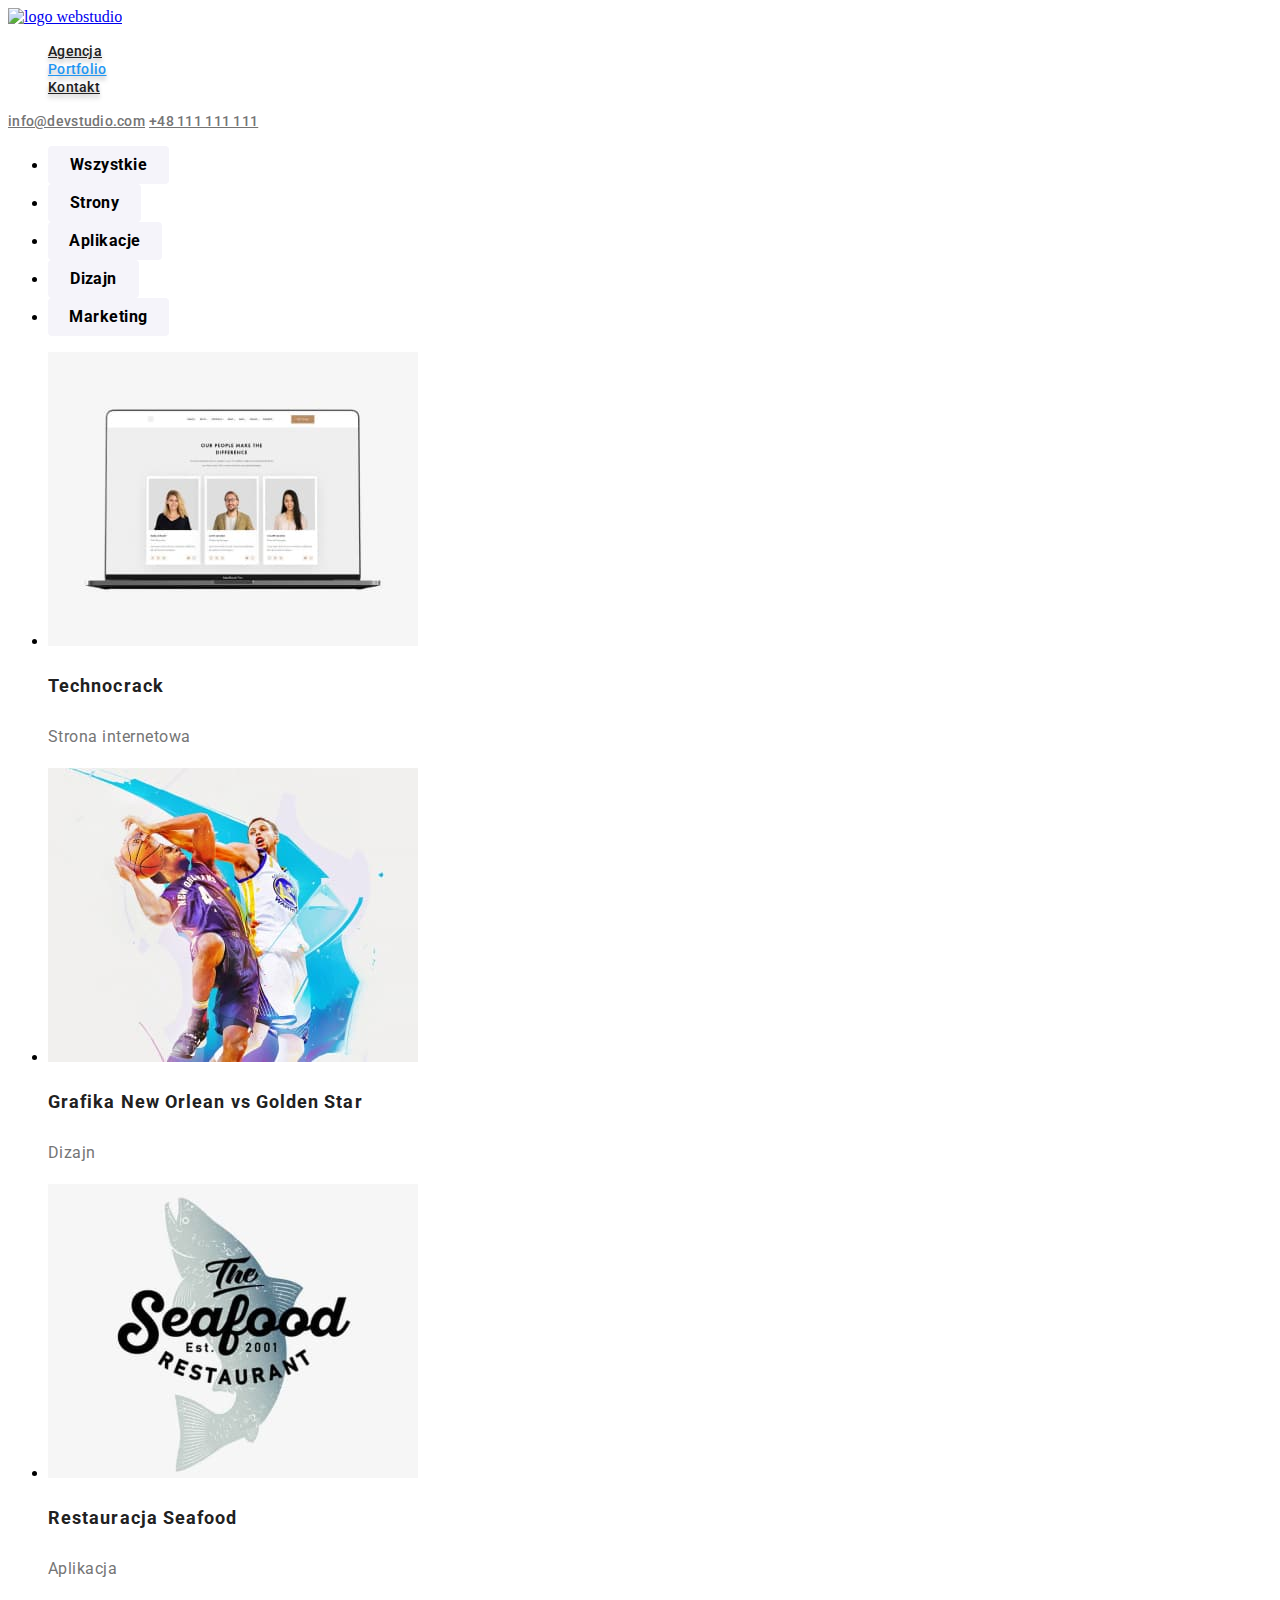
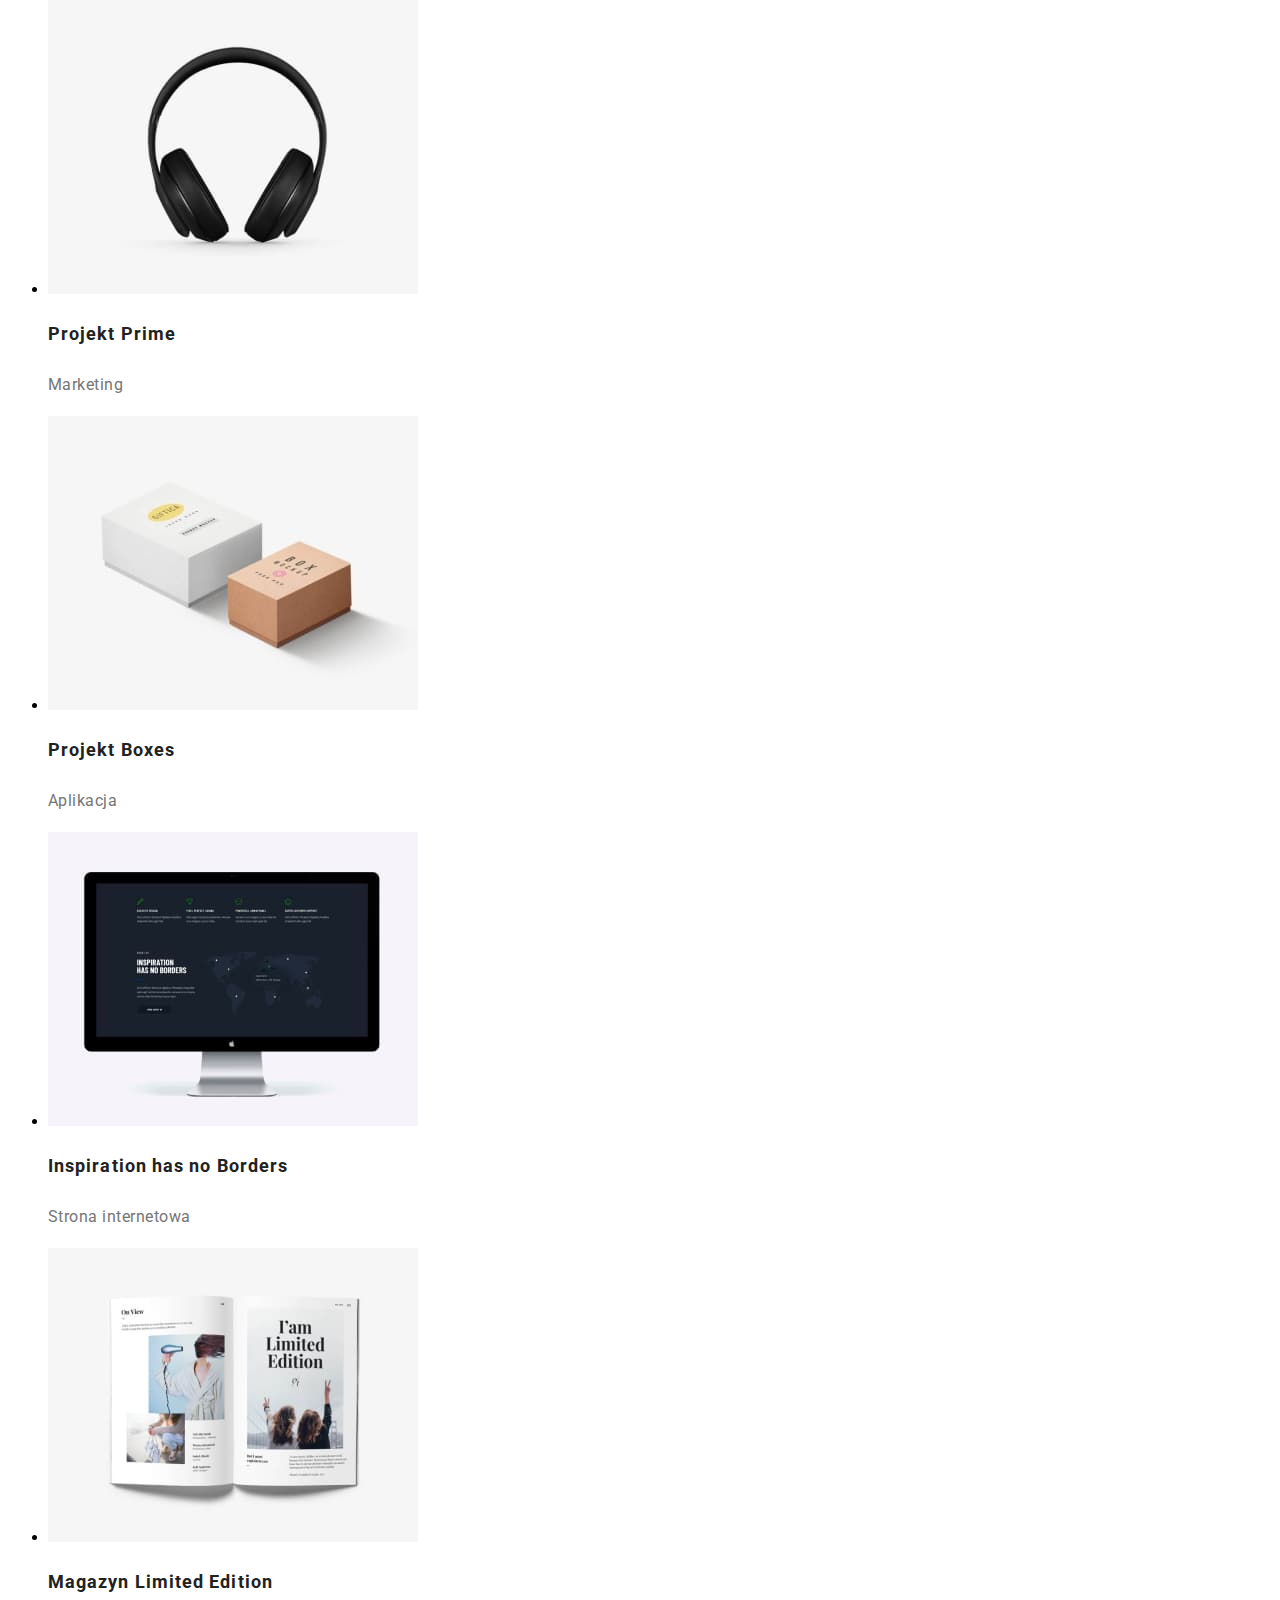
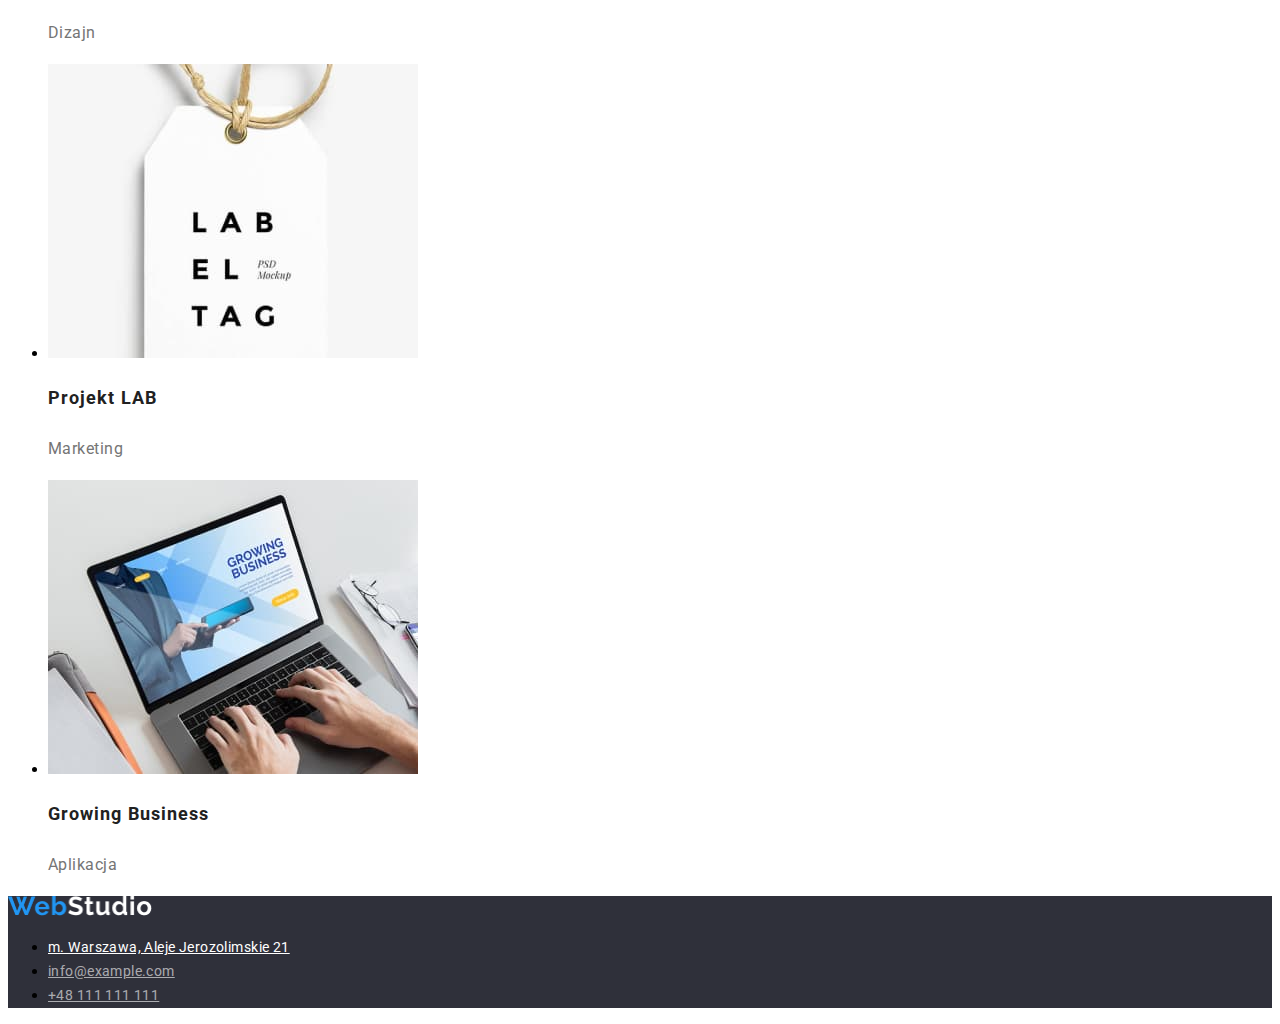
==== portfolio.html @ 4467a2d3 "hw-02" ====
<!DOCTYPE html>
<html lang="en">
<head>
    <meta charset="UTF-8">
    <meta http-equiv="X-UA-Compatible" content="IE=edge">
    <meta name="viewport" content="width=device-width, initial-scale=1.0">
    <link rel="stylesheet" href="/css/style.css">
    <link rel="preconnect" href="https://fonts.googleapis.com">
    <link rel="preconnect" href="https://fonts.gstatic.com" crossorigin>
    <link href="https://fonts.googleapis.com/css2?family=Roboto:wght@400;500;700;900&display=swap" rel="stylesheet">
    <title>Portfolio</title>
</head>
<body>
    <header class="header">
        <!-- MENU -->
        <nav >
            <a class="navigation-logo" href="/index.html">
                <img src="images/logo/logo.jpg" alt="logo webstudio" width="144" height="20">
            </a>
    
            <ul class="navigation-list">
                <li class="navigation-list-item">
                    <a class="navigation-list-link" href="#">Agencja</a>
                </li>
                <li class="navigation-list-item">
                    <a class="navigation-list-link-portfolio" href="/portfolio.html">Portfolio</a>
                </li>
                <li class="navigation-list-item">
                    <a class="navigation-list-link" href="#">Kontakt</a>
                </li>
            </ul>
        </nav>
        <a class="address-link" href="mailto:info@devstudio.com">info@devstudio.com</a>
        <a class="address-link" href="tel:+48111111111">+48 111 111 111</a>
    </header>

<main>
    <!-- HERO -->
    <section>
        <ul>
            <li>
                <button class="btn-portfolio" 
                    type="button"
                >Wszystkie</button>
            </li>
            <li>
                <button class="btn-portfolio2" 
                    type="button"
                    width: 93px;
                    height: 38px;
                    >Strony</button>
            </li>
            <li>
                <button class="btn-portfolio3" type="button">Aplikacje</button>
            </li>
            <li>
                <button class="btn-portfolio4" type="button">Dizajn</button>
            </li>
            <li>
                <button class="btn-portfolio5" type="button">Marketing</button>
            </li>
        </ul>
    </section>

    <!-- ALL -->
    <section class="all">
        <div>
            <ul class="all-list">
                <li>
                    <img src="images/all/all-item-img1 (1).jpg"
                        width: 370px;
                        height: 294px;>
                    <h3 class="all-item">Technocrack</h3>
                    <p class="all-item-category">Strona internetowa</p>
                </li>
                <li>
                    <img src="images/all/all-item-img2 (1).jpg"
                            width: 370px;
                            height: 294px;>
                    <h3 class="all-item">Grafika New Orlean vs Golden Star</h3>
                    <p class="all-item-category">Dizajn</p>
                </li>
                <li>
                    <img src="images/all/all-item-img3 (1).jpg"
                        width: 370px;
                        height: 294px;>
                    <h3 class="all-item">Restauracja Seafood</h3>
                    <p class="all-item-category">Aplikacja</p>
                </li>
                <li>
                    <img src="images/all/all-item-img4 (1).jpg"
                        width: 370px;
                        height: 294px;>
                    <h3 class="all-item">Projekt Prime</h3>
                    <p class="all-item-category">Marketing</p>
                </li>
                <li>
                    <img src="images/all/all-item-img5 (1).jpg"
                         width: 370px;
                        height: 294px;>
                    <h3 class="all-item">Projekt Boxes</h3>
                    <p class="all-item-category">Aplikacja</p>
                </li>
                <li>
                    <img src="images/all/all-item-img6 (1).jpg"
                         width: 370px;
                        height: 294px;>
                    <h3 class="all-item">Inspiration has no Borders</h3>
                    <p class="all-item-category">Strona internetowa</p>
                </li>
                <li>
                    <img src="images/all/all-item-img7 (1).jpg"
                         width: 370px;
                        height: 294px;>
                    <h3 class="all-item">Magazyn Limited Edition</h3>
                    <p class="all-item-category">Dizajn</p>
                </li>
                <li>
                    <img src="images/all/all-item-img8 (1).jpg"
                         width: 370px;
                        height: 294px;>
                    <h3 class="all-item">Projekt LAB</h3>
                    <p class="all-item-category">Marketing</p>
                </li>
                <li>
                    <img src="images/all/all-item-img9 (1).jpg"
                         width: 370px;
                        height: 294px;>
                    <h3 class="all-item">Growing Business</h3>
                    <p class="all-item-category">Aplikacja</p>
                </li>

            </ul>
        </div>
    </section>
</main>
<footer class="footer">
<a href="/index.html"><img src="images/logo/WebStudio_bez_tla.png" alt="logo webstudio" width="144" height="20">
</a>
<address class="address">
    <ul class="address-list">
        <li><a class="address-list-address" href="https://goo.gl/maps/H4JfT4WWAkDgfEN37" target="_blank">m. Warszawa,
                Aleje Jerozolimskie 21</a></li>
        <li><a class="address-list-item" href="mailto:info@example.com">info@example.com</a></li>
        <li><a class="address-list-item" href="tel:+48111111111">+48 111 111 111</a></li>
    </ul>
</address>
</footer>
</body>
</html>
---- css/style.css ----
/* INDEX */
:root {
    --main-font: font-family: 'Montserrat', sans-serif;
    --secondary-font: font-family: 'Roboto', sans-serif;
    --main-color:#2196F3; 
}

.body {
    font-family: var(--secondary-font);
}

/* COMPONENTS */ 
.secondary-header {
    font-family: Roboto;
    font-weight: bold;
    font-size: 36px;
    line-height: 42px;
    text-align: center;
    letter-spacing: 0.03em;
    color: #212121;
    
}
/* END COMPONENTS */ 

/* HEADER */ 
.navigation-list-link, 
.address-link {
    
    font-family: Roboto;
    font-weight: 500;
    font-size: 14px;
    line-height: 1.143;
    letter-spacing: 0.02em;
    color: #212121;
}

.navigation-list-link:hover,
.navigation-list-link:focus,
.address-link:hover,
.address-link:focus,
.address-list-address:hover,
address-list-address:focus,
.address-list-item:hover,
.address-list-item:focus {
    color:var(--main-color)
}

.address-link {
    color: #757575;
}
.navigation-list {
list-style-type: none;
text-shadow: 0px 4px 4px rgba(0, 0, 0, 0.25);
}
/* END HEADER */ 

/* HERO */ 
.hero {
    background-color: #2F303A;
}

.main-header {
    font-family: Roboto;
    font-style: normal;
    font-weight: 900;
    font-size: 44px;
    line-height: 1.364;

    text-align: center;
    letter-spacing: 0.06em;
    text-transform: uppercase;
    color: #FFFFFF;
    
}

.modal-btn {
    width: 200px;
    height: 50px;

    background-color: #2196F3;
    box-shadow: 0px 4px 4px rgba(0, 0, 0, 0.15);
    border-radius: 4px;
    color:white;
    font-family: Roboto;
    font-weight: bold;
    font-size: 16px;
    line-height: 1.875;
    cursor: pointer;
}
/* END HERO */ 

/* ABOUT */ 
.ab-dc-list-item-text,
.ab-dc-list-item-title {
 font-family: Roboto;
 font-size: 14px;
  letter-spacing: 0.03em;
}
.ab-dc-list-item-title {
    font-weight: bold;
    line-height: 1.143;
    text-transform: uppercase;
    color: #212121
}

.ab-dc-list-item-text {
    line-height: 1.714;
    color: #757575;
}
/* END ABOUT */ 

/* ACTIVITY */ 
/* END ACTIVITY */ 

/* TEAM */ 
.team {
    background-color: #F5F4FA;
}

.worker-name,
.work-position {
font-family: Roboto;
font-size: 16px;
line-height: 1.188;
text-align: center;
letter-spacing: 0.03em;
}

.worker-name {
font-weight: 500;
color: #212121;
}

.work-position {
color: #757575;
}
/* END TEAM */ 

/* FOOTER */ 
.footer {
    background-color:#2F303A;
}

.address-list-address,
.address-list-item {
    font-family: Roboto;
    font-style: normal;
    font-weight: normal;
    font-size: 14px;
    line-height:1.714;
    letter-spacing: 0.03em;
    color: #FFFFFF;
}
.address-list-address {
    color: #FFFFFF;
}

.address-list-item {
color: rgba(255, 255, 255, 0.6);
}
/* END FOOTER */ 

/* ========= PORTFOLIO ========== */

/* MENU */
.navigation-list-link-portfolio {
    font-family: Roboto;
    font-weight: 500;
    font-size: 14px;
    line-height: 1.143;
    letter-spacing: 0.02em;
     color:var(--main-color)
}
/* END MENU*/

/* HERO */
.btn-portfolio,
.btn-portfolio2,
.btn-portfolio3,
.btn-portfolio4,
.btn-portfolio5
 {
    width: 121px;
    height: 38px;
    background-color: #F5F4FA;
    color: #212121
    
    text-align: center;
    letter-spacing: 0.03em;
    font-size: 16px;
    border: 0px solid #000000;
    box-sizing: border-box;
    border-radius: 4px;
    font-family: Roboto;
    font-style: normal;
    font-weight: 700; 
    line-height: 1.625;
    cursor: pointer;
}

.btn-portfolio:hover,
.btn-portfolio:focus,
.btn-portfolio2:hover,
.btn-portfolio2:focus,
.btn-portfolio3:hover,
.btn-portfolio3:focus,
.btn-portfolio4:hover,
.btn-portfolio4:focus,
.btn-portfolio5:hover,
.btn-portfolio5:focus {
    background-color:#2196F3;
    color:#FFFFFF;
}
.btn-portfolio2 {
width: 93px;
height: 38px;
}
.btn-portfolio3 {
width: 114px;
height: 38px;
}
.btn-portfolio4 {
width: 91px;
height: 38px;
}

.btn-portfolio5 {
width: 121px;
height: 38px;
}

/* END HERO */

/* ALL */
.all-item {
    font-family: Roboto;
    font-weight: bold;
    font-size: 18px;
    line-height: 2;
    letter-spacing: 0.06em;
    color: #212121;
}

.all-item-category {
    font-family: Roboto;
    font-size: 16px;
    line-height: 1.875;
    letter-spacing: 0.03em;
    color: #757575;
}
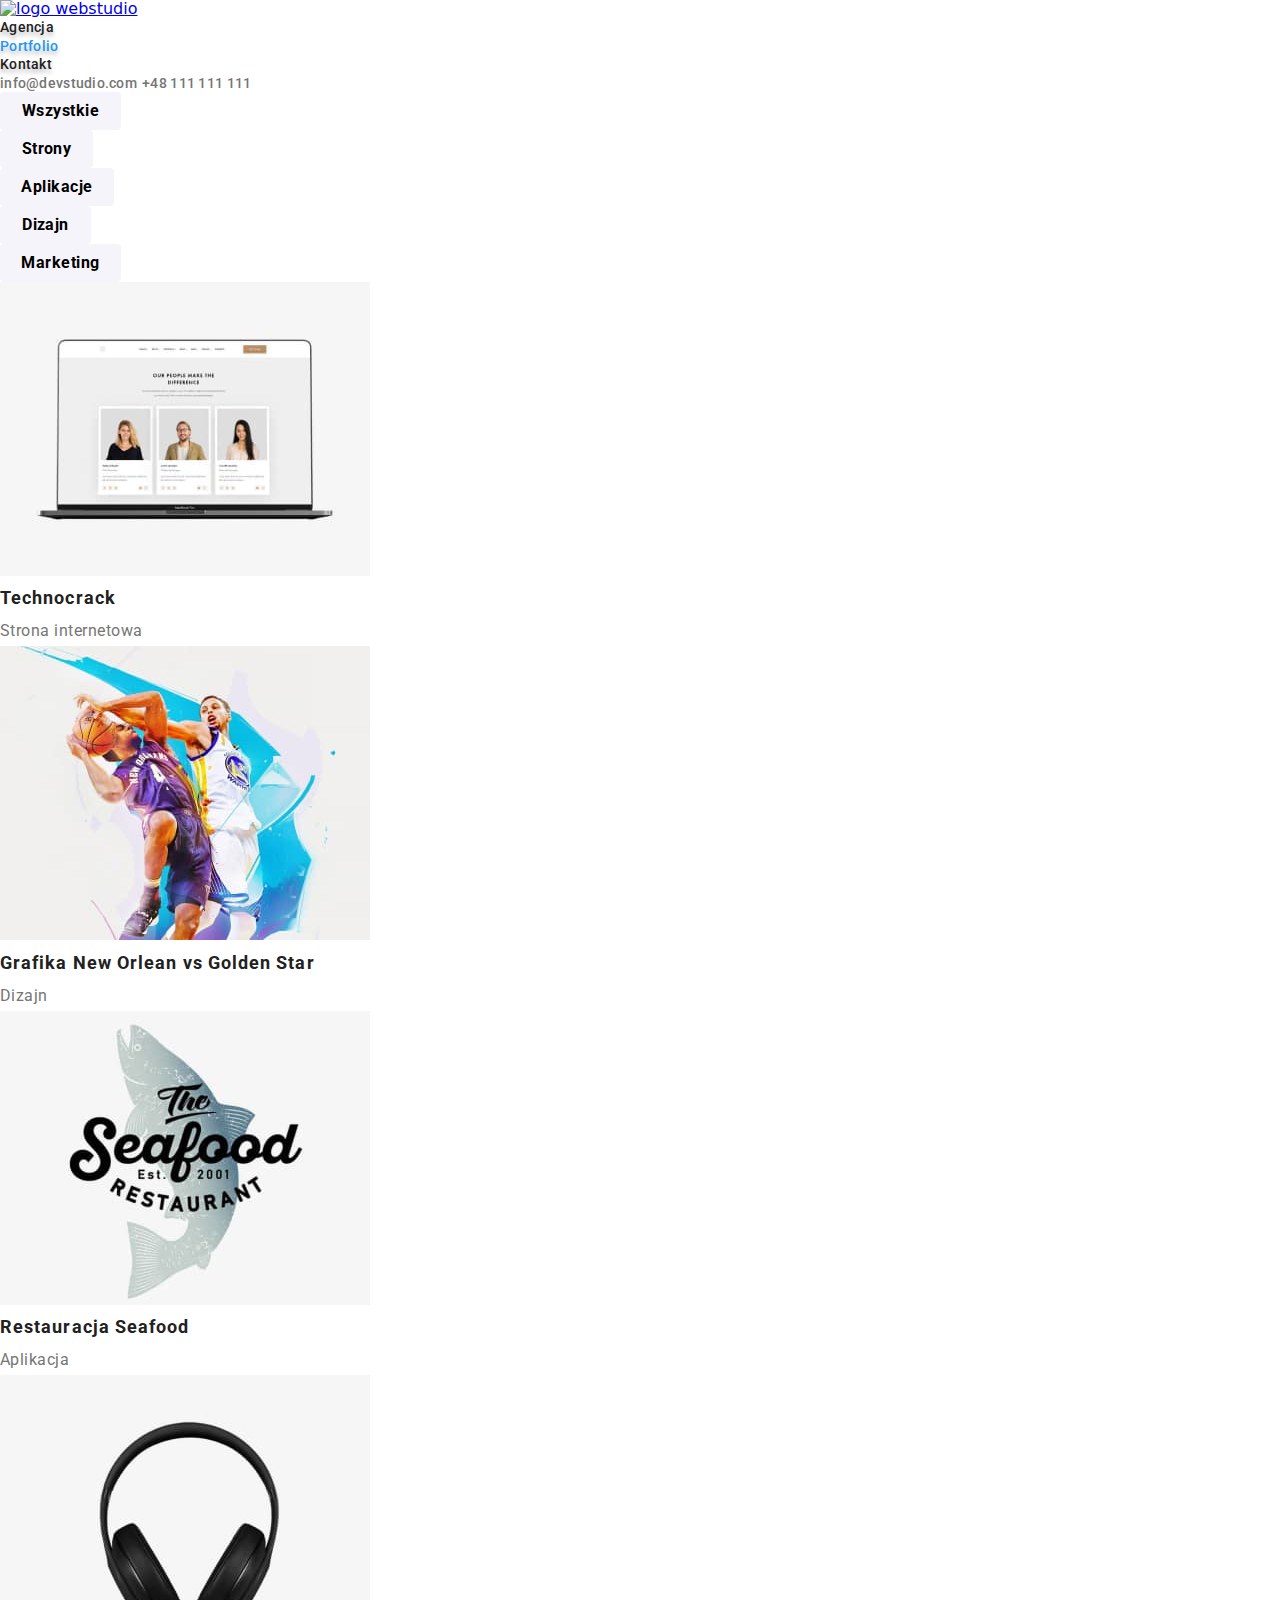
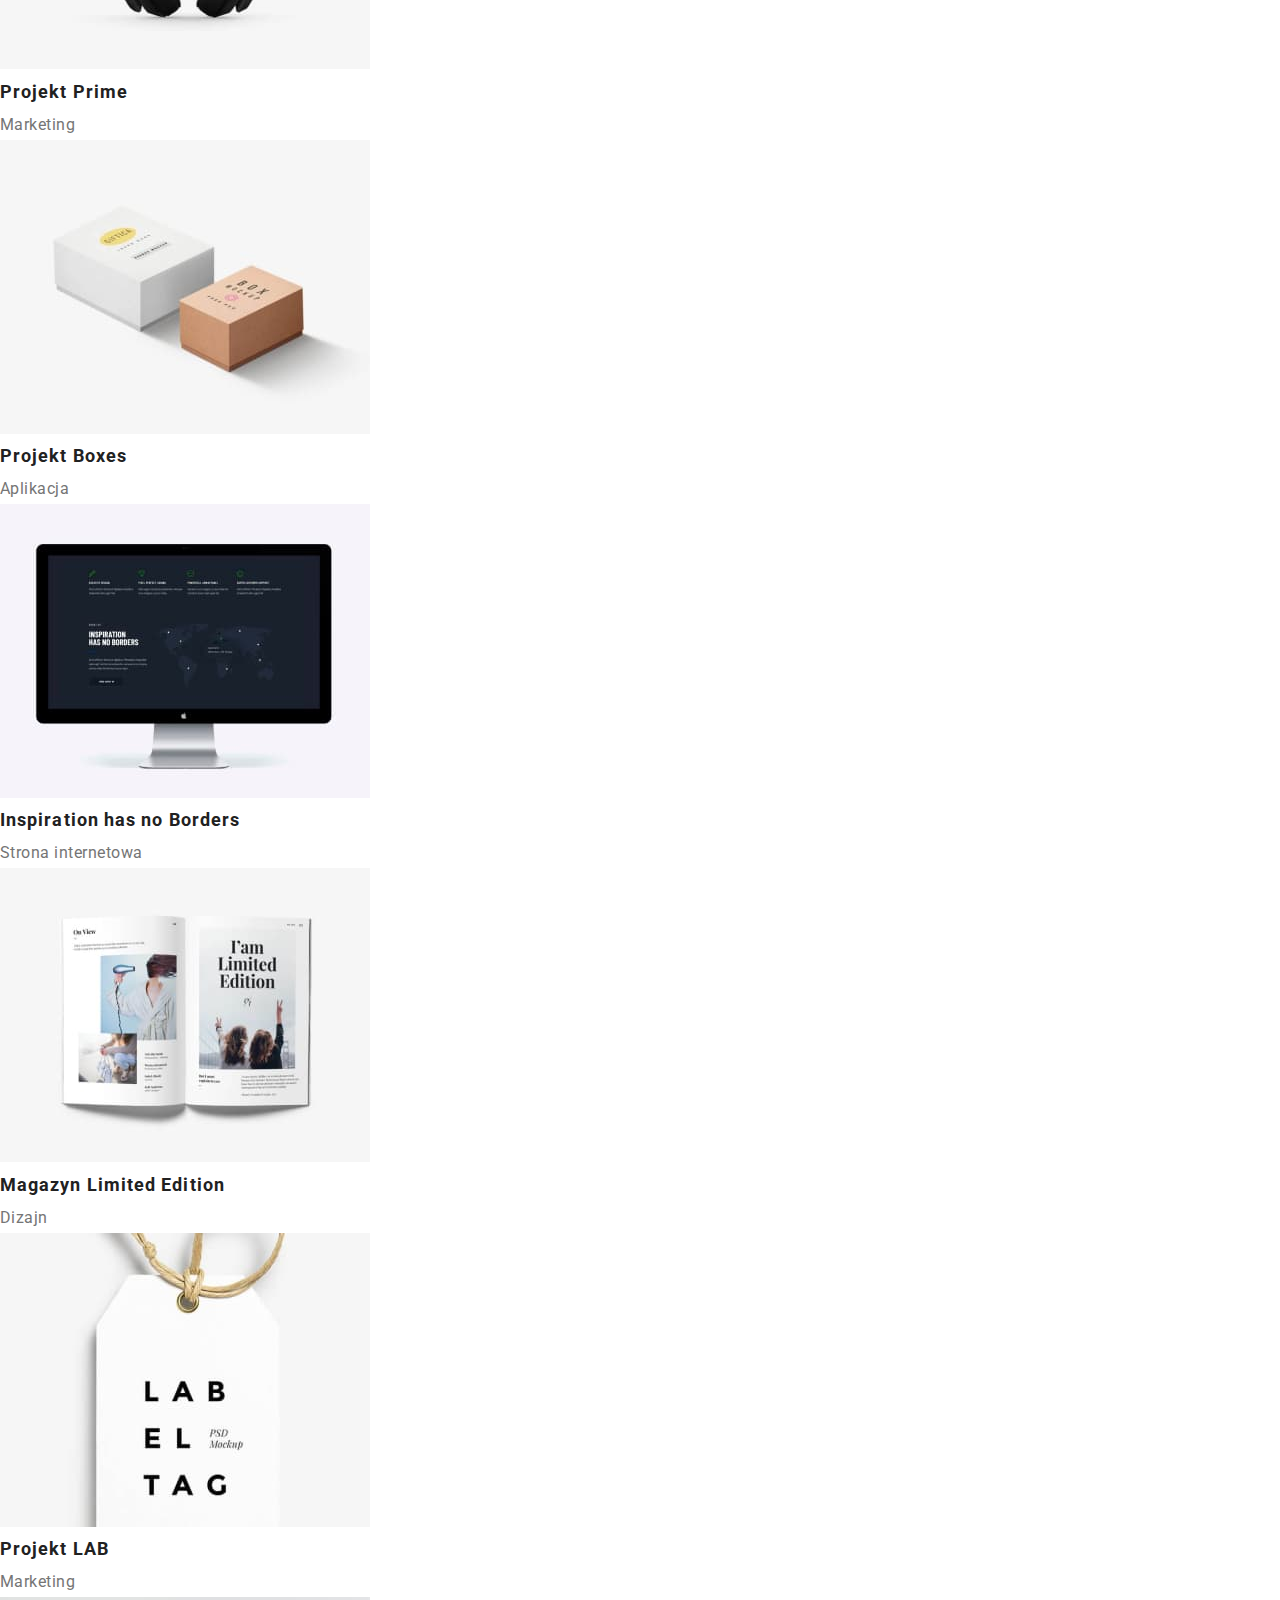
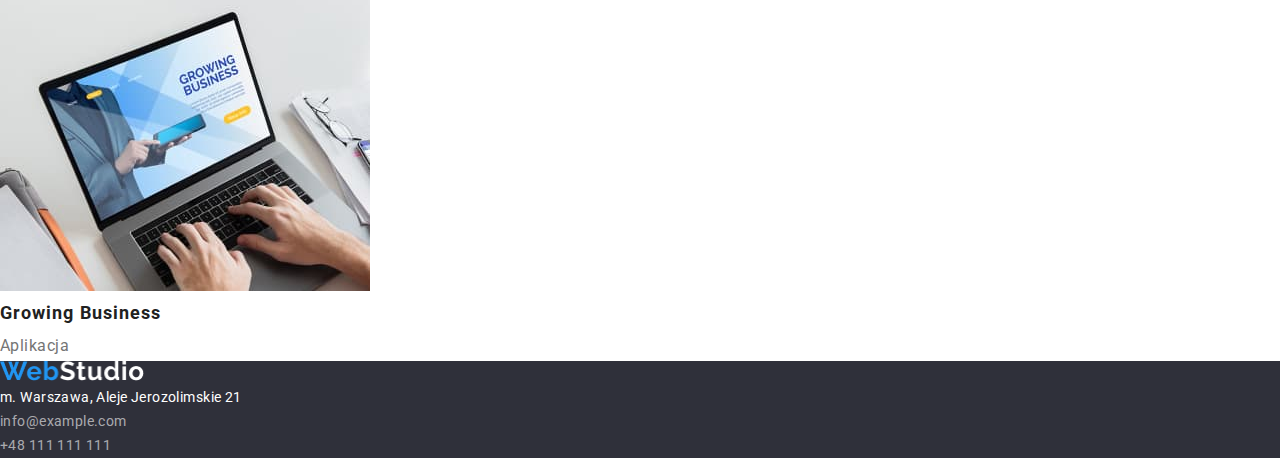
==== commit 7e40f1a6: "poprawki" ====
--- a/portfolio.html
+++ b/portfolio.html
@@ -4,10 +4,11 @@
     <meta charset="UTF-8">
     <meta http-equiv="X-UA-Compatible" content="IE=edge">
     <meta name="viewport" content="width=device-width, initial-scale=1.0">
-    <link rel="stylesheet" href="/css/style.css">
+    <link rel="stylesheet" href="css/style.css">
     <link rel="preconnect" href="https://fonts.googleapis.com">
     <link rel="preconnect" href="https://fonts.gstatic.com" crossorigin>
     <link href="https://fonts.googleapis.com/css2?family=Roboto:wght@400;500;700;900&display=swap" rel="stylesheet">
+    <link rel="stylesheet" href="https://cdnjs.cloudflare.com/ajax/libs/modern-normalize/1.1.0/modern-normalize.min.css">
     <title>Portfolio</title>
 </head>
 <body>
@@ -20,18 +21,18 @@
     
             <ul class="navigation-list">
                 <li class="navigation-list-item">
-                    <a class="navigation-list-link" href="#">Agencja</a>
+                    <a class="navigation-list-link link" href="#">Agencja</a>
                 </li>
                 <li class="navigation-list-item">
-                    <a class="navigation-list-link-portfolio" href="/portfolio.html">Portfolio</a>
+                    <a class="navigation-list-link-portfolio link link" href="/portfolio.html">Portfolio</a>
                 </li>
                 <li class="navigation-list-item">
-                    <a class="navigation-list-link" href="#">Kontakt</a>
+                    <a class="navigation-list-link link link" href="#">Kontakt</a>
                 </li>
             </ul>
         </nav>
-        <a class="address-link" href="mailto:info@devstudio.com">info@devstudio.com</a>
-        <a class="address-link" href="tel:+48111111111">+48 111 111 111</a>
+        <a class="address-link link link" href="mailto:info@devstudio.com">info@devstudio.com</a>
+        <a class="address-link link link" href="tel:+48111111111">+48 111 111 111</a>
     </header>
 
 <main>
@@ -46,8 +47,8 @@
             <li>
                 <button class="btn-portfolio2" 
                     type="button"
-                    width: 93px;
-                    height: 38px;
+                    width="93"
+                    height="38"
                     >Strony</button>
             </li>
             <li>
@@ -67,65 +68,83 @@
         <div>
             <ul class="all-list">
                 <li>
-                    <img src="images/all/all-item-img1 (1).jpg"
-                        width: 370px;
-                        height: 294px;>
+                    <a href="#">
+                    <img src="images/all/all-item-img1 (1).jpg" width="370" height="294">
+                    </a>
                     <h3 class="all-item">Technocrack</h3>
                     <p class="all-item-category">Strona internetowa</p>
                 </li>
                 <li>
+                    <a href="#">
                     <img src="images/all/all-item-img2 (1).jpg"
-                            width: 370px;
-                            height: 294px;>
+                           width="370"
+                        height="294">
+                    </a>
                     <h3 class="all-item">Grafika New Orlean vs Golden Star</h3>
                     <p class="all-item-category">Dizajn</p>
                 </li>
                 <li>
-                    <img src="images/all/all-item-img3 (1).jpg"
-                        width: 370px;
-                        height: 294px;>
+                    <a href="#">
+                    <img 
+                        src="images/all/all-item-img3 (1).jpg"
+                        width="370"
+                        height="294">
+                    </a>
                     <h3 class="all-item">Restauracja Seafood</h3>
                     <p class="all-item-category">Aplikacja</p>
                 </li>
                 <li>
+                    <a href="#">
                     <img src="images/all/all-item-img4 (1).jpg"
-                        width: 370px;
-                        height: 294px;>
+                       width="370"
+                        height="294">
+                    </a>
                     <h3 class="all-item">Projekt Prime</h3>
                     <p class="all-item-category">Marketing</p>
                 </li>
                 <li>
+                    <a href="#">
                     <img src="images/all/all-item-img5 (1).jpg"
-                         width: 370px;
-                        height: 294px;>
+                         width="370"
+                        height="294">
+                    </a>
                     <h3 class="all-item">Projekt Boxes</h3>
                     <p class="all-item-category">Aplikacja</p>
                 </li>
                 <li>
+                    <a href="#">
                     <img src="images/all/all-item-img6 (1).jpg"
-                         width: 370px;
-                        height: 294px;>
+                         width="370"
+                        height="294">
+                    </a>
                     <h3 class="all-item">Inspiration has no Borders</h3>
                     <p class="all-item-category">Strona internetowa</p>
                 </li>
                 <li>
+                    <a href="#">
                     <img src="images/all/all-item-img7 (1).jpg"
-                         width: 370px;
-                        height: 294px;>
+                        width="370"
+                        height="294">
+                    </a>
                     <h3 class="all-item">Magazyn Limited Edition</h3>
                     <p class="all-item-category">Dizajn</p>
                 </li>
                 <li>
+                    <a href="#">
                     <img src="images/all/all-item-img8 (1).jpg"
-                         width: 370px;
-                        height: 294px;>
+                         width="370"
+                        height="294">
+                    </a>
                     <h3 class="all-item">Projekt LAB</h3>
                     <p class="all-item-category">Marketing</p>
                 </li>
                 <li>
+                    <a href="#">
                     <img src="images/all/all-item-img9 (1).jpg"
-                         width: 370px;
-                        height: 294px;>
+                        alt=""
+                         width="370"
+                        height="294">
+                    </a>
                     <h3 class="all-item">Growing Business</h3>
                     <p class="all-item-category">Aplikacja</p>
                 </li>
@@ -139,10 +158,10 @@
 </a>
 <address class="address">
     <ul class="address-list">
-        <li><a class="address-list-address" href="https://goo.gl/maps/H4JfT4WWAkDgfEN37" target="_blank">m. Warszawa,
+        <li><a class="address-list-address link" href="https://goo.gl/maps/H4JfT4WWAkDgfEN37" target="_blank">m. Warszawa,
                 Aleje Jerozolimskie 21</a></li>
-        <li><a class="address-list-item" href="mailto:info@example.com">info@example.com</a></li>
-        <li><a class="address-list-item" href="tel:+48111111111">+48 111 111 111</a></li>
+        <li><a class="address-list-item link" href="mailto:info@example.com">info@example.com</a></li>
+        <li><a class="address-list-item link" href="tel:+48111111111">+48 111 111 111</a></li>
     </ul>
 </address>
 </footer>
--- a/css/style.css
+++ b/css/style.css
@@ -9,6 +9,27 @@
     font-family: var(--secondary-font);
 }
 
+h1,
+h2,
+h3,
+h4,
+h5,
+h6 {
+    margin:0;
+    padding:0;
+}
+
+ul,
+ol {
+    margin:0;
+    padding:0;
+}
+
+p {
+    margin:0;
+    padding:0;
+}
+
 /* COMPONENTS */ 
 .secondary-header {
     font-family: Roboto;
@@ -23,6 +44,12 @@
 /* END COMPONENTS */ 
 
 /* HEADER */ 
+.link {
+    list-style: none;
+    text-decoration: none;
+}
+
+
 .navigation-list-link, 
 .address-link {
     
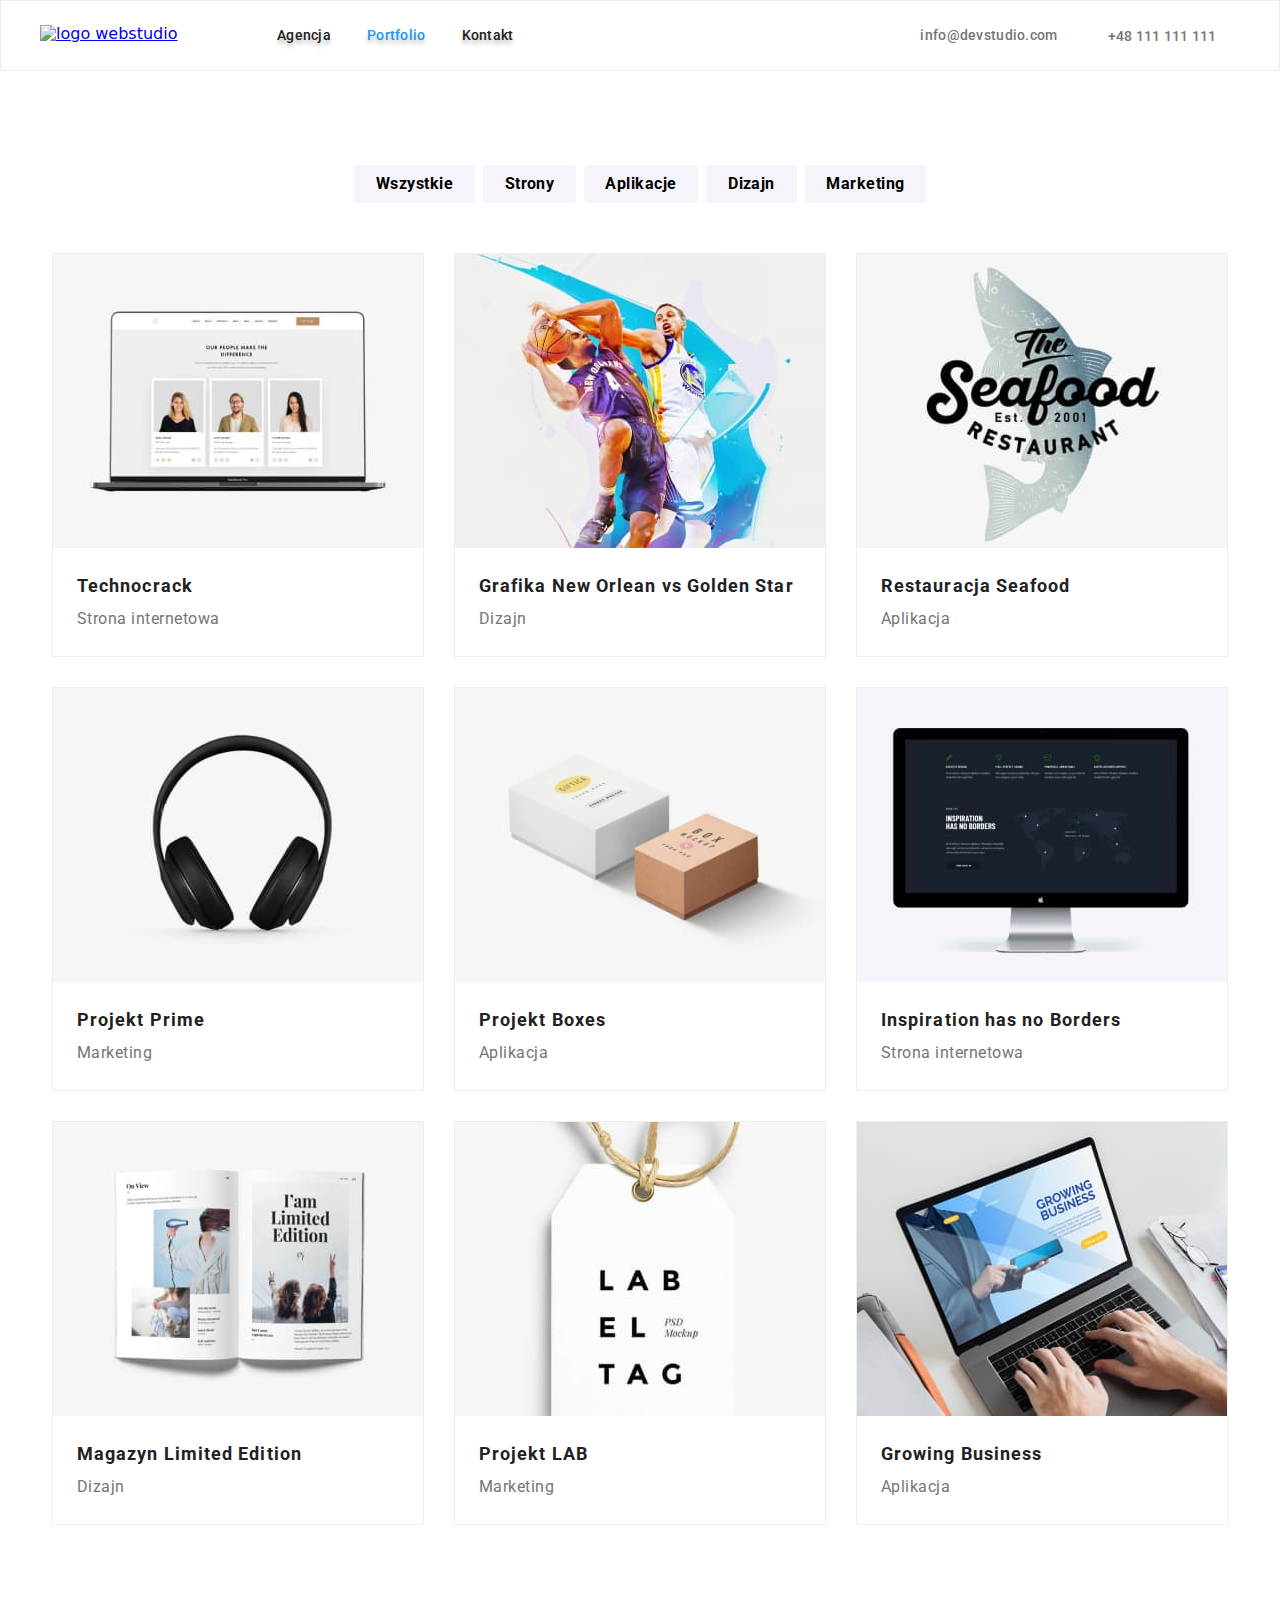
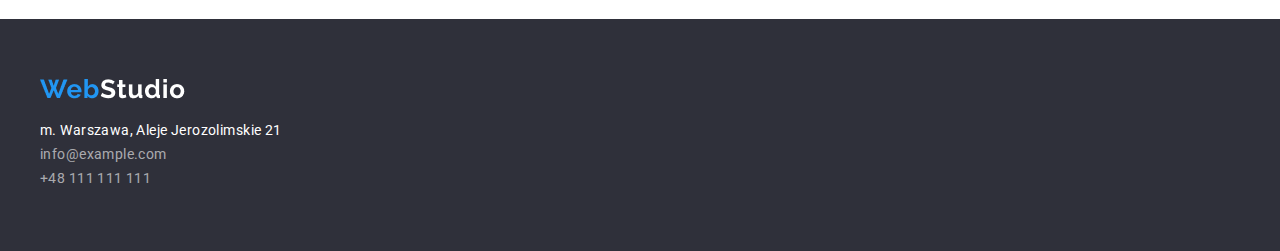
==== commit d8d7d071: "new changes" ====
--- a/portfolio.html
+++ b/portfolio.html
@@ -13,8 +13,9 @@
 </head>
 <body>
     <header class="header">
+    <div class="container">
         <!-- MENU -->
-        <nav >
+        <nav class="navigation">
             <a class="navigation-logo" href="/index.html">
                 <img src="images/logo/logo.jpg" alt="logo webstudio" width="144" height="20">
             </a>
@@ -31,50 +32,52 @@
                 </li>
             </ul>
         </nav>
-        <a class="address-link link link" href="mailto:info@devstudio.com">info@devstudio.com</a>
-        <a class="address-link link link" href="tel:+48111111111">+48 111 111 111</a>
+        <a class="address-link link link-mail" href="mailto:info@devstudio.com">info@devstudio.com</a>
+        <a class="address-link link link-tel" href="tel:+48111111111">+48 111 111 111</a>
+    </div>
     </header>
 
 <main>
     <!-- HERO -->
-    <section>
-        <ul>
-            <li>
+    <section class="all">
+        <div class="container">
+        <ul class="portfolio list">
+            <li class="buttons">
                 <button class="btn-portfolio" 
                     type="button"
                 >Wszystkie</button>
             </li>
-            <li>
+            <li class="buttons">
                 <button class="btn-portfolio2" 
                     type="button"
                     width="93"
                     height="38"
                     >Strony</button>
             </li>
-            <li>
+            <li class="buttons">
                 <button class="btn-portfolio3" type="button">Aplikacje</button>
             </li>
-            <li>
+            <li class="buttons">
                 <button class="btn-portfolio4" type="button">Dizajn</button>
             </li>
             <li>
                 <button class="btn-portfolio5" type="button">Marketing</button>
             </li>
         </ul>
-    </section>
+        </div>
 
     <!-- ALL -->
-    <section class="all">
-        <div>
-            <ul class="all-list">
-                <li>
+    
+        <div class="container">
+            <ul class="all-list list">
+                <li class="itm">
                     <a href="#">
                     <img src="images/all/all-item-img1 (1).jpg" width="370" height="294">
                     </a>
                     <h3 class="all-item">Technocrack</h3>
                     <p class="all-item-category">Strona internetowa</p>
                 </li>
-                <li>
+                <li class="itm">
                     <a href="#">
                     <img src="images/all/all-item-img2 (1).jpg"
                            width="370"
@@ -83,7 +86,7 @@
                     <h3 class="all-item">Grafika New Orlean vs Golden Star</h3>
                     <p class="all-item-category">Dizajn</p>
                 </li>
-                <li>
+                <li class="itm">
                     <a href="#">
                     <img 
                         src="images/all/all-item-img3 (1).jpg"
@@ -93,7 +96,7 @@
                     <h3 class="all-item">Restauracja Seafood</h3>
                     <p class="all-item-category">Aplikacja</p>
                 </li>
-                <li>
+                <li class="wrap itm">
                     <a href="#">
                     <img src="images/all/all-item-img4 (1).jpg"
                        width="370"
@@ -102,7 +105,7 @@
                     <h3 class="all-item">Projekt Prime</h3>
                     <p class="all-item-category">Marketing</p>
                 </li>
-                <li>
+                <li class="itm">
                     <a href="#">
                     <img src="images/all/all-item-img5 (1).jpg"
                          width="370"
@@ -111,7 +114,7 @@
                     <h3 class="all-item">Projekt Boxes</h3>
                     <p class="all-item-category">Aplikacja</p>
                 </li>
-                <li>
+                <li class="itm">
                     <a href="#">
                     <img src="images/all/all-item-img6 (1).jpg"
                          width="370"
@@ -120,7 +123,7 @@
                     <h3 class="all-item">Inspiration has no Borders</h3>
                     <p class="all-item-category">Strona internetowa</p>
                 </li>
-                <li>
+                <li class="itm">
                     <a href="#">
                     <img src="images/all/all-item-img7 (1).jpg"
                         width="370"
@@ -129,7 +132,7 @@
                     <h3 class="all-item">Magazyn Limited Edition</h3>
                     <p class="all-item-category">Dizajn</p>
                 </li>
-                <li>
+                <li class="itm">
                     <a href="#">
                     <img src="images/all/all-item-img8 (1).jpg"
                          width="370"
@@ -138,7 +141,7 @@
                     <h3 class="all-item">Projekt LAB</h3>
                     <p class="all-item-category">Marketing</p>
                 </li>
-                <li>
+                <li class="itm">
                     <a href="#">
                     <img src="images/all/all-item-img9 (1).jpg"
                         alt=""
@@ -154,16 +157,21 @@
     </section>
 </main>
 <footer class="footer">
-<a href="/index.html"><img src="images/logo/WebStudio_bez_tla.png" alt="logo webstudio" width="144" height="20">
-</a>
-<address class="address">
-    <ul class="address-list">
-        <li><a class="address-list-address link" href="https://goo.gl/maps/H4JfT4WWAkDgfEN37" target="_blank">m. Warszawa,
-                Aleje Jerozolimskie 21</a></li>
-        <li><a class="address-list-item link" href="mailto:info@example.com">info@example.com</a></li>
-        <li><a class="address-list-item link" href="tel:+48111111111">+48 111 111 111</a></li>
-    </ul>
-</address>
+<div class="container">
+    <a href="/index.html"><img 
+        src="images/logo/WebStudio_bez_tla.png" 
+        alt="logo webstudio" 
+        class="logo">
+    </a>
+    <address class="address">
+        <ul class="address-list list">
+            <li><a class="address-list-address link address-footer" href="https://goo.gl/maps/H4JfT4WWAkDgfEN37" target="_blank">m. Warszawa,
+                    Aleje Jerozolimskie 21</a></li>
+            <li><a class="address-list-item link address-footer" href="mailto:info@example.com">info@example.com</a></li>
+            <li><a class="address-list-item link tel" href="tel:+48111111111">+48 111 111 111</a></li>
+        </ul>
+    </address>
+</div>
 </footer>
 </body>
 </html>--- a/css/style.css
+++ b/css/style.css
@@ -26,11 +26,33 @@
 }
 
 p {
-    margin:0;
+    padding:0px;
+    margin:0px;
+}
+
+img {
+    display:block;
+}
+
+link {
     padding:0;
 }
 
+.container {
+    width:1200px;
+    margin:0 auto;
+    align-items:center;
+    padding:0;
+}
+.section {
+    padding-top:94px;
+    padding-bottom:94px;
+}
 /* COMPONENTS */ 
+.header {
+    border: 1px solid #ECECEC;
+}
+
 .secondary-header {
     font-family: Roboto;
     font-weight: bold;
@@ -39,13 +61,55 @@
     text-align: center;
     letter-spacing: 0.03em;
     color: #212121;
-    
+    padding-bottom:50px;
+}
+
+.list {
+    list-style-type: none;
 }
 /* END COMPONENTS */ 
 
 /* HEADER */ 
+
+.navigation-logo {
+    padding-right:93px;
+    padding-top: 24px;
+    padding-bottom: 25px;
+}
+
+.navigation-list {
+    display:flex;
+    align-items: center;
+}
+
+.navigation-list-item {
+    padding-right:36px;
+    padding-top: 24px;
+    padding-bottom: 25px;
+}
+.link-mail{
+    padding-top: 24px;
+    padding-bottom: 25px;
+    padding-left:371px;
+}
+
+.link-tel {
+    padding-left:50px;
+}
+.header .container {
+    display:flex;
+    align-items: center;
+}
+
+.navigation {
+    display:flex;
+}
+
+.list {
+     list-style: none;
+}
+
 .link {
-    list-style: none;
     text-decoration: none;
 }
 
@@ -66,7 +130,7 @@
 .address-link:hover,
 .address-link:focus,
 .address-list-address:hover,
-address-list-address:focus,
+.address-list-address:focus,
 .address-list-item:hover,
 .address-list-item:focus {
     color:var(--main-color)
@@ -85,7 +149,10 @@
 .hero {
     background-color: #2F303A;
 }
-
+.container .hero{
+    display:flex;
+    align-items: center;
+}
 .main-header {
     font-family: Roboto;
     font-style: normal;
@@ -97,7 +164,16 @@
     letter-spacing: 0.06em;
     text-transform: uppercase;
     color: #FFFFFF;
-    
+    padding-bottom: 30px;
+}
+
+.hero {
+    align-items: center;
+    display:flex;
+    text-align: center;
+    flex-direction: column;
+    padding-top:200px;
+    padding-bottom: 200px;
 }
 
 .modal-btn {
@@ -114,9 +190,30 @@
     line-height: 1.875;
     cursor: pointer;
 }
+
+.main-header {
+    width:696px;
+}
 /* END HERO */ 
 
 /* ABOUT */ 
+.activity .activity-list {
+    display:flex;
+    flex-direction: row;
+    justify-content: space-between;
+}
+.about-description .about-description-list {
+    display:flex;
+    width: 1200px;
+    flex-direction:row-reverse;
+}
+.about-description {
+    padding-bottom:94px;
+}
+.about-description-list-item {
+    padding-right:30px;
+}
+
 .ab-dc-list-item-text,
 .ab-dc-list-item-title {
  font-family: Roboto;
@@ -140,6 +237,20 @@
 /* END ACTIVITY */ 
 
 /* TEAM */ 
+.team-list {
+    display: flex;
+    flex-direction:row;
+    justify-content:space-between;
+    
+}
+.item {
+    width:270px;
+    height: 368px;
+    background-color: white;
+    box-shadow: 0px 1px 3px rgba(0, 0, 0, 0.12), 0px 1px 1px rgba(0, 0, 0, 0.14), 0px 2px 1px rgba(0, 0, 0, 0.2);
+border-radius: 0px 0px 4px 4px;
+}
+
 .team {
     background-color: #F5F4FA;
 }
@@ -156,10 +267,14 @@
 .worker-name {
 font-weight: 500;
 color: #212121;
+padding-top:30px;
+padding-bottom:10px;
 }
 
 .work-position {
 color: #757575;
+padding-top:0;
+padding-bottom:30px;
 }
 /* END TEAM */ 
 
@@ -275,3 +390,71 @@
     letter-spacing: 0.03em;
     color: #757575;
 }
+
+.logo {
+    padding-bottom: 20px;
+    padding-top:60px;
+    width:145px;
+   
+}
+
+.address-list {
+    padding-bottom: 60px;
+}
+
+.address-footer {
+padding-bottom:9px;
+}
+
+.footer {
+    background-color: #2F303A;
+}
+
+.footer .container {
+    display:block;
+    align-items: center;
+}
+
+.portfolio {
+    display:flex;
+    flex-direction: row;
+    justify-content: center;
+    padding-top:94px;
+    padding-bottom:50px;
+}
+
+.buttons {
+    padding-right: 8px;
+}
+
+.all-list {
+    display:flex;
+    flex-wrap:wrap;
+    justify-content: center;
+    margin-left: -30px;
+    margin-top: -30px;
+    padding-bottom:94px;
+}
+
+.wrap {
+    flex-wrap:wrap;
+}
+
+.itm {
+    margin-left: 30px;
+    margin-top: 30px;
+    height:404px;
+    border: 1px solid #EEEEEE;
+    box-sizing: border-box;
+}
+
+.all-item {
+    padding-left:24px;
+    padding-top:20px;
+
+}
+
+.all-item-category {
+    padding-left:24px;
+    padding-bottom:20px;
+}